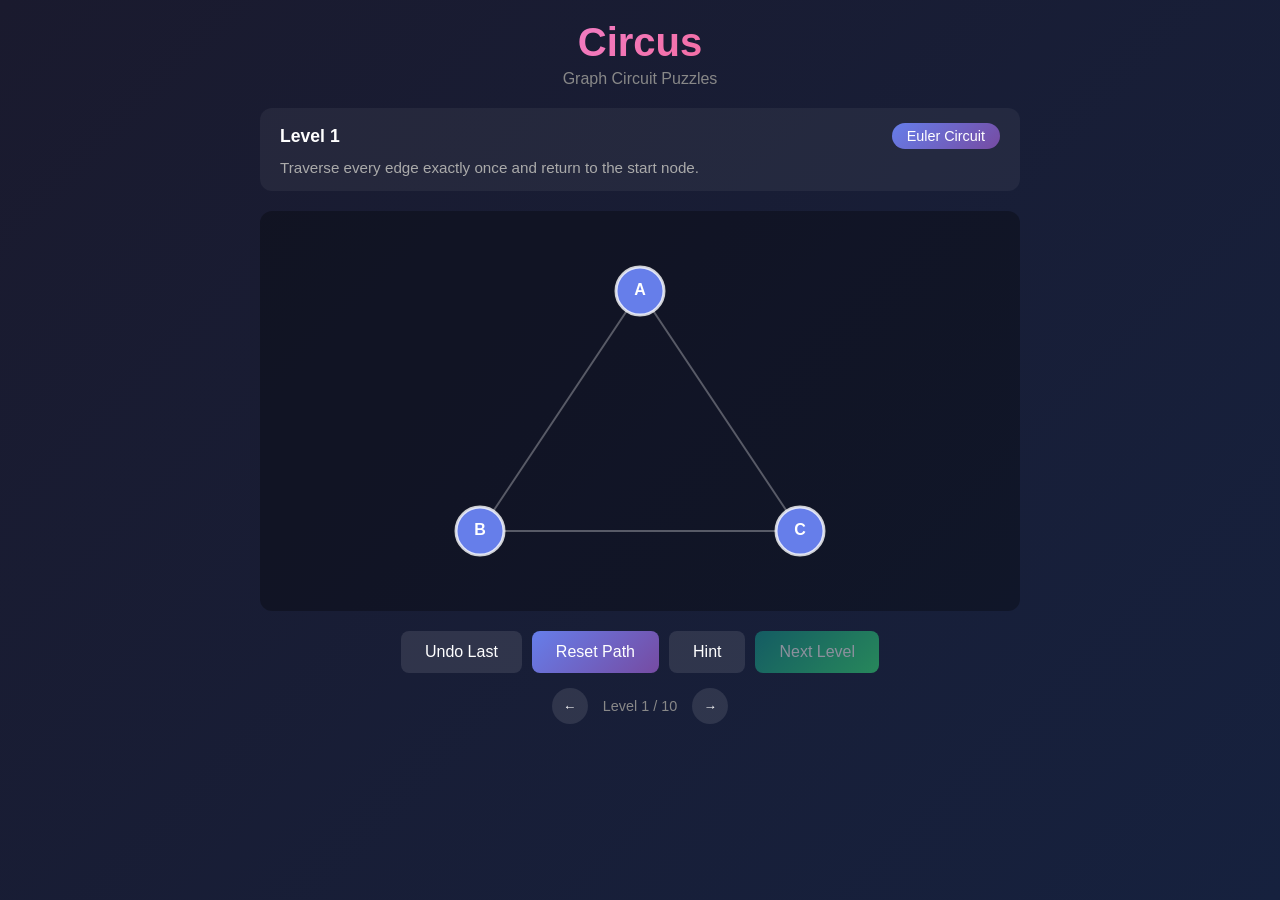
==== circus-standalone.html @ 8cebd049 "Add standalone single-file version Bundles all CSS and JS inline so the game can be played by openin" ====
<!DOCTYPE html>
<html lang="en">
<head>
    <meta charset="UTF-8">
    <meta name="viewport" content="width=device-width, initial-scale=1.0">
    <title>Circus - Graph Circuit Puzzles</title>
    <style>
* {
    margin: 0;
    padding: 0;
    box-sizing: border-box;
}

body {
    font-family: -apple-system, BlinkMacSystemFont, 'Segoe UI', Roboto, Oxygen, Ubuntu, sans-serif;
    background: linear-gradient(135deg, #1a1a2e 0%, #16213e 100%);
    min-height: 100vh;
    color: #fff;
}

.container {
    max-width: 800px;
    margin: 0 auto;
    padding: 20px;
}

header {
    text-align: center;
    margin-bottom: 20px;
}

header h1 {
    font-size: 2.5rem;
    font-weight: 700;
    background: linear-gradient(135deg, #f093fb 0%, #f5576c 100%);
    -webkit-background-clip: text;
    -webkit-text-fill-color: transparent;
    background-clip: text;
}

.subtitle {
    color: #888;
    font-size: 1rem;
    margin-top: 5px;
}

.game-info {
    background: rgba(255, 255, 255, 0.05);
    border-radius: 12px;
    padding: 15px 20px;
    margin-bottom: 20px;
}

.level-info {
    display: flex;
    justify-content: space-between;
    align-items: center;
    margin-bottom: 10px;
}

.level-label {
    font-size: 1.1rem;
    font-weight: 600;
}

.circuit-type {
    background: linear-gradient(135deg, #667eea 0%, #764ba2 100%);
    padding: 5px 15px;
    border-radius: 20px;
    font-size: 0.9rem;
    font-weight: 500;
}

.circuit-type.hamilton {
    background: linear-gradient(135deg, #f093fb 0%, #f5576c 100%);
}

.instructions {
    color: #aaa;
    font-size: 0.95rem;
}

.canvas-container {
    background: rgba(0, 0, 0, 0.3);
    border-radius: 12px;
    overflow: hidden;
    margin-bottom: 20px;
}

#game-canvas {
    display: block;
    width: 100%;
    height: 400px;
    cursor: pointer;
}

.controls {
    display: flex;
    gap: 10px;
    justify-content: center;
    margin-bottom: 15px;
}

.btn {
    background: linear-gradient(135deg, #667eea 0%, #764ba2 100%);
    border: none;
    color: #fff;
    padding: 12px 24px;
    border-radius: 8px;
    font-size: 1rem;
    font-weight: 500;
    cursor: pointer;
    transition: transform 0.2s, opacity 0.2s;
}

.btn:hover {
    transform: translateY(-2px);
}

.btn:active {
    transform: translateY(0);
}

.btn:disabled {
    opacity: 0.5;
    cursor: not-allowed;
    transform: none;
}

.btn-secondary {
    background: rgba(255, 255, 255, 0.1);
}

.btn-success {
    background: linear-gradient(135deg, #11998e 0%, #38ef7d 100%);
}

.level-select {
    display: flex;
    justify-content: center;
    align-items: center;
    gap: 15px;
    color: #888;
    font-size: 0.9rem;
}

.btn-small {
    background: rgba(255, 255, 255, 0.1);
    border: none;
    color: #fff;
    width: 36px;
    height: 36px;
    border-radius: 50%;
    cursor: pointer;
    transition: background 0.2s;
}

.btn-small:hover {
    background: rgba(255, 255, 255, 0.2);
}

.message {
    text-align: center;
    padding: 15px;
    border-radius: 8px;
    margin-top: 15px;
    font-weight: 500;
    opacity: 0;
    transition: opacity 0.3s;
}

.message.show {
    opacity: 1;
}

.message.success {
    background: rgba(56, 239, 125, 0.2);
    color: #38ef7d;
}

.message.error {
    background: rgba(245, 87, 108, 0.2);
    color: #f5576c;
}

.message.hint {
    background: rgba(102, 126, 234, 0.2);
    color: #667eea;
}

@media (max-width: 600px) {
    .container {
        padding: 15px;
    }

    header h1 {
        font-size: 2rem;
    }

    #game-canvas {
        height: 300px;
    }

    .controls {
        flex-wrap: wrap;
    }

    .btn {
        padding: 10px 20px;
        font-size: 0.9rem;
    }
}
    </style>
</head>
<body>
    <div class="container">
        <header>
            <h1>Circus</h1>
            <p class="subtitle">Graph Circuit Puzzles</p>
        </header>

        <div class="game-info">
            <div class="level-info">
                <span class="level-label">Level <span id="level-num">1</span></span>
                <span class="circuit-type" id="circuit-type">Euler Circuit</span>
            </div>
            <p class="instructions" id="instructions">Traverse every edge exactly once and return to the start node.</p>
        </div>

        <div class="canvas-container">
            <canvas id="game-canvas"></canvas>
        </div>

        <div class="controls">
            <button id="undo-btn" class="btn btn-secondary">Undo Last</button>
            <button id="reset-btn" class="btn">Reset Path</button>
            <button id="hint-btn" class="btn btn-secondary">Hint</button>
            <button id="next-btn" class="btn btn-success" disabled>Next Level</button>
        </div>

        <div class="level-select">
            <button id="prev-level" class="btn-small">&larr;</button>
            <span>Level <span id="level-display">1</span> / <span id="total-levels">1</span></span>
            <button id="next-level" class="btn-small">&rarr;</button>
        </div>

        <div id="message" class="message"></div>
    </div>

    <script>
// ============ GRAPH ============
class Graph {
    constructor() {
        this.nodes = new Map();
        this.edges = [];
        this.adjacency = new Map();
    }

    addNode(id, x, y, label = null) {
        this.nodes.set(id, { x, y, label: label || id.toString() });
        if (!this.adjacency.has(id)) {
            this.adjacency.set(id, new Set());
        }
        return this;
    }

    addEdge(from, to) {
        this.edges.push({ from, to });
        this.adjacency.get(from).add(to);
        this.adjacency.get(to).add(from);
        return this;
    }

    getNeighbors(nodeId) {
        return this.adjacency.get(nodeId) || new Set();
    }

    getDegree(nodeId) {
        return this.getNeighbors(nodeId).size;
    }

    getNodeCount() {
        return this.nodes.size;
    }

    getEdgeCount() {
        return this.edges.length;
    }

    hasEulerCircuit() {
        if (!this.isConnected()) return false;
        for (const [nodeId] of this.nodes) {
            if (this.getDegree(nodeId) % 2 !== 0) {
                return false;
            }
        }
        return true;
    }

    isConnected() {
        if (this.nodes.size === 0) return true;
        const visited = new Set();
        const queue = [this.nodes.keys().next().value];
        while (queue.length > 0) {
            const current = queue.shift();
            if (visited.has(current)) continue;
            visited.add(current);
            for (const neighbor of this.getNeighbors(current)) {
                if (!visited.has(neighbor)) {
                    queue.push(neighbor);
                }
            }
        }
        return visited.size === this.nodes.size;
    }

    isValidEulerCircuit(path) {
        if (path.length !== this.edges.length + 1) return false;
        if (path[0] !== path[path.length - 1]) return false;
        const edgeUsage = new Map();
        for (const edge of this.edges) {
            const key = this.edgeKey(edge.from, edge.to);
            edgeUsage.set(key, (edgeUsage.get(key) || 0) + 1);
        }
        for (let i = 0; i < path.length - 1; i++) {
            const key = this.edgeKey(path[i], path[i + 1]);
            const count = edgeUsage.get(key) || 0;
            if (count <= 0) return false;
            edgeUsage.set(key, count - 1);
        }
        for (const count of edgeUsage.values()) {
            if (count !== 0) return false;
        }
        return true;
    }

    isValidHamiltonCircuit(path) {
        if (path.length !== this.nodes.size + 1) return false;
        if (path[0] !== path[path.length - 1]) return false;
        const visited = new Set();
        for (let i = 0; i < path.length - 1; i++) {
            if (visited.has(path[i])) return false;
            visited.add(path[i]);
        }
        if (visited.size !== this.nodes.size) return false;
        for (let i = 0; i < path.length - 1; i++) {
            if (!this.getNeighbors(path[i]).has(path[i + 1])) {
                return false;
            }
        }
        return true;
    }

    edgeKey(a, b) {
        return a < b ? `${a}-${b}` : `${b}-${a}`;
    }

    hasEdge(from, to) {
        return this.getNeighbors(from).has(to);
    }

    getEdgesFrom(nodeId) {
        return this.edges.filter(e => e.from === nodeId || e.to === nodeId);
    }
}

function createGraphFromLevel(level) {
    const graph = new Graph();
    for (const node of level.nodes) {
        graph.addNode(node.id, node.x, node.y, node.label);
    }
    for (const edge of level.edges) {
        graph.addEdge(edge[0], edge[1]);
    }
    return graph;
}

// ============ LEVELS ============
const levels = [
    {
        id: 1, name: "Triangle", type: "euler",
        description: "A simple triangle - the easiest Euler circuit.",
        nodes: [
            { id: 0, x: 2, y: 0, label: "A" },
            { id: 1, x: 0, y: 3, label: "B" },
            { id: 2, x: 4, y: 3, label: "C" }
        ],
        edges: [[0, 1], [1, 2], [2, 0]]
    },
    {
        id: 2, name: "Square", type: "euler",
        description: "A square has 4 vertices of degree 2.",
        nodes: [
            { id: 0, x: 0, y: 0, label: "A" },
            { id: 1, x: 3, y: 0, label: "B" },
            { id: 2, x: 3, y: 3, label: "C" },
            { id: 3, x: 0, y: 3, label: "D" }
        ],
        edges: [[0, 1], [1, 2], [2, 3], [3, 0]]
    },
    {
        id: 3, name: "Bowtie", type: "euler",
        description: "Two triangles sharing a vertex. The center has degree 4.",
        nodes: [
            { id: 0, x: 0, y: 1, label: "A" },
            { id: 1, x: 0, y: 3, label: "B" },
            { id: 2, x: 2, y: 2, label: "C" },
            { id: 3, x: 4, y: 1, label: "D" },
            { id: 4, x: 4, y: 3, label: "E" }
        ],
        edges: [[0, 1], [1, 2], [2, 0], [2, 3], [3, 4], [4, 2]]
    },
    {
        id: 4, name: "Crystal", type: "euler",
        description: "A triangular prism with face diagonals. All vertices have degree 4.",
        nodes: [
            { id: 0, x: 1, y: 0, label: "A" },
            { id: 1, x: 3, y: 0, label: "B" },
            { id: 2, x: 2, y: 1.5, label: "C" },
            { id: 3, x: 1, y: 3.5, label: "D" },
            { id: 4, x: 3, y: 3.5, label: "E" },
            { id: 5, x: 2, y: 2, label: "F" }
        ],
        edges: [[0, 1], [1, 2], [2, 0], [3, 4], [4, 5], [5, 3], [0, 3], [1, 4], [2, 5], [0, 4], [1, 5], [2, 3]]
    },
    {
        id: 5, name: "Complete K5", type: "euler",
        description: "Complete graph on 5 vertices. Every vertex has degree 4.",
        nodes: [
            { id: 0, x: 2, y: 0, label: "A" },
            { id: 1, x: 4, y: 1.5, label: "B" },
            { id: 2, x: 3.2, y: 3.5, label: "C" },
            { id: 3, x: 0.8, y: 3.5, label: "D" },
            { id: 4, x: 0, y: 1.5, label: "E" }
        ],
        edges: [[0, 1], [0, 2], [0, 3], [0, 4], [1, 2], [1, 3], [1, 4], [2, 3], [2, 4], [3, 4]]
    },
    {
        id: 6, name: "Simple Square", type: "hamilton",
        description: "Visit every vertex exactly once and return home.",
        nodes: [
            { id: 0, x: 0, y: 0, label: "A" },
            { id: 1, x: 3, y: 0, label: "B" },
            { id: 2, x: 3, y: 3, label: "C" },
            { id: 3, x: 0, y: 3, label: "D" }
        ],
        edges: [[0, 1], [1, 2], [2, 3], [3, 0]]
    },
    {
        id: 7, name: "Pentagon", type: "hamilton",
        description: "A 5-vertex cycle - find the Hamilton circuit.",
        nodes: [
            { id: 0, x: 2, y: 0, label: "A" },
            { id: 1, x: 4, y: 1.5, label: "B" },
            { id: 2, x: 3.2, y: 3.5, label: "C" },
            { id: 3, x: 0.8, y: 3.5, label: "D" },
            { id: 4, x: 0, y: 1.5, label: "E" }
        ],
        edges: [[0, 1], [1, 2], [2, 3], [3, 4], [4, 0]]
    },
    {
        id: 8, name: "Petersen's Challenge", type: "hamilton",
        description: "A graph with extra edges. Find the right path!",
        nodes: [
            { id: 0, x: 0, y: 0, label: "A" },
            { id: 1, x: 3, y: 0, label: "B" },
            { id: 2, x: 4, y: 2, label: "C" },
            { id: 3, x: 1.5, y: 4, label: "D" },
            { id: 4, x: -1, y: 2, label: "E" }
        ],
        edges: [[0, 1], [1, 2], [2, 3], [3, 4], [4, 0], [0, 2], [1, 3]]
    },
    {
        id: 9, name: "Hexagon Plus", type: "hamilton",
        description: "Six vertices with some diagonals. Multiple solutions exist!",
        nodes: [
            { id: 0, x: 1, y: 0, label: "A" },
            { id: 1, x: 3, y: 0, label: "B" },
            { id: 2, x: 4, y: 1.7, label: "C" },
            { id: 3, x: 3, y: 3.4, label: "D" },
            { id: 4, x: 1, y: 3.4, label: "E" },
            { id: 5, x: 0, y: 1.7, label: "F" }
        ],
        edges: [[0, 1], [1, 2], [2, 3], [3, 4], [4, 5], [5, 0], [0, 3], [1, 4], [2, 5]]
    },
    {
        id: 10, name: "The Cube", type: "hamilton",
        description: "Vertices and edges of a cube. Find the Hamilton circuit.",
        nodes: [
            { id: 0, x: 0, y: 1, label: "A" },
            { id: 1, x: 3, y: 1, label: "B" },
            { id: 2, x: 3, y: 3.5, label: "C" },
            { id: 3, x: 0, y: 3.5, label: "D" },
            { id: 4, x: 1, y: 0, label: "E" },
            { id: 5, x: 4, y: 0, label: "F" },
            { id: 6, x: 4, y: 2.5, label: "G" },
            { id: 7, x: 1, y: 2.5, label: "H" }
        ],
        edges: [[0, 1], [1, 2], [2, 3], [3, 0], [4, 5], [5, 6], [6, 7], [7, 4], [0, 4], [1, 5], [2, 6], [3, 7]]
    }
];

function getLevelById(id) {
    return levels.find(l => l.id === id);
}

function getNextLevel(currentId) {
    const idx = levels.findIndex(l => l.id === currentId);
    if (idx >= 0 && idx < levels.length - 1) {
        return levels[idx + 1];
    }
    return null;
}

function getPrevLevel(currentId) {
    const idx = levels.findIndex(l => l.id === currentId);
    if (idx > 0) {
        return levels[idx - 1];
    }
    return null;
}

// ============ RENDERER ============
class Renderer {
    constructor(canvas) {
        this.canvas = canvas;
        this.ctx = canvas.getContext('2d');
        this.scale = 1;
        this.offsetX = 0;
        this.offsetY = 0;
        this.nodeRadius = 24;
        this.colors = {
            node: '#667eea',
            nodeStroke: '#764ba2',
            nodeHover: '#f093fb',
            nodeStart: '#38ef7d',
            nodeCurrent: '#f5576c',
            edge: 'rgba(255, 255, 255, 0.3)',
            edgeUsed: '#667eea',
            edgeHover: 'rgba(255, 255, 255, 0.5)',
            pathLine: '#f5576c',
            text: '#fff'
        };
        this.resize();
        window.addEventListener('resize', () => this.resize());
    }

    resize() {
        const rect = this.canvas.getBoundingClientRect();
        const dpr = window.devicePixelRatio || 1;
        this.canvas.width = rect.width * dpr;
        this.canvas.height = rect.height * dpr;
        this.ctx.scale(dpr, dpr);
        this.width = rect.width;
        this.height = rect.height;
    }

    render(graph, gameState) {
        this.ctx.clearRect(0, 0, this.width, this.height);
        if (!graph) return;
        this.calculateTransform(graph);
        this.drawEdges(graph, gameState);
        this.drawPath(graph, gameState);
        this.drawNodes(graph, gameState);
    }

    calculateTransform(graph) {
        if (graph.nodes.size === 0) return;
        let minX = Infinity, maxX = -Infinity;
        let minY = Infinity, maxY = -Infinity;
        for (const [, node] of graph.nodes) {
            minX = Math.min(minX, node.x);
            maxX = Math.max(maxX, node.x);
            minY = Math.min(minY, node.y);
            maxY = Math.max(maxY, node.y);
        }
        const padding = 60;
        const graphWidth = maxX - minX || 1;
        const graphHeight = maxY - minY || 1;
        const scaleX = (this.width - padding * 2) / graphWidth;
        const scaleY = (this.height - padding * 2) / graphHeight;
        this.scale = Math.min(scaleX, scaleY, 80);
        this.offsetX = (this.width - graphWidth * this.scale) / 2 - minX * this.scale;
        this.offsetY = (this.height - graphHeight * this.scale) / 2 - minY * this.scale;
    }

    transformPoint(x, y) {
        return {
            x: x * this.scale + this.offsetX,
            y: y * this.scale + this.offsetY
        };
    }

    drawEdges(graph, gameState) {
        const ctx = this.ctx;
        for (const edge of graph.edges) {
            const fromNode = graph.nodes.get(edge.from);
            const toNode = graph.nodes.get(edge.to);
            const from = this.transformPoint(fromNode.x, fromNode.y);
            const to = this.transformPoint(toNode.x, toNode.y);
            const edgeKey = graph.edgeKey(edge.from, edge.to);
            const usedCount = gameState.usedEdges.get(edgeKey) || 0;
            const isHovered = gameState.hoveredEdge === edgeKey;
            ctx.beginPath();
            ctx.moveTo(from.x, from.y);
            ctx.lineTo(to.x, to.y);
            if (usedCount > 0) {
                ctx.strokeStyle = this.colors.edgeUsed;
                ctx.lineWidth = 4;
            } else if (isHovered) {
                ctx.strokeStyle = this.colors.edgeHover;
                ctx.lineWidth = 3;
            } else {
                ctx.strokeStyle = this.colors.edge;
                ctx.lineWidth = 2;
            }
            ctx.stroke();
        }
    }

    drawPath(graph, gameState) {
        if (gameState.path.length < 2) return;
        const ctx = this.ctx;
        ctx.beginPath();
        ctx.strokeStyle = this.colors.pathLine;
        ctx.lineWidth = 3;
        ctx.lineCap = 'round';
        ctx.lineJoin = 'round';
        const firstNode = graph.nodes.get(gameState.path[0]);
        const start = this.transformPoint(firstNode.x, firstNode.y);
        ctx.moveTo(start.x, start.y);
        for (let i = 1; i < gameState.path.length; i++) {
            const node = graph.nodes.get(gameState.path[i]);
            const point = this.transformPoint(node.x, node.y);
            ctx.lineTo(point.x, point.y);
        }
        ctx.stroke();
    }

    drawNodes(graph, gameState) {
        const ctx = this.ctx;
        for (const [nodeId, node] of graph.nodes) {
            const pos = this.transformPoint(node.x, node.y);
            const isStart = gameState.path.length > 0 && gameState.path[0] === nodeId;
            const isCurrent = gameState.path.length > 0 && gameState.path[gameState.path.length - 1] === nodeId;
            const isHovered = gameState.hoveredNode === nodeId;
            const isValidMove = gameState.validMoves.has(nodeId);
            ctx.beginPath();
            ctx.arc(pos.x, pos.y, this.nodeRadius, 0, Math.PI * 2);
            if (isStart && isCurrent && gameState.path.length > 1) {
                ctx.fillStyle = '#38ef7d';
            } else if (isCurrent) {
                ctx.fillStyle = this.colors.nodeCurrent;
            } else if (isStart) {
                ctx.fillStyle = this.colors.nodeStart;
            } else if (isHovered && isValidMove) {
                ctx.fillStyle = this.colors.nodeHover;
            } else {
                ctx.fillStyle = this.colors.node;
            }
            ctx.fill();
            ctx.strokeStyle = isValidMove && !isCurrent ? 'rgba(255,255,255,0.8)' : this.colors.nodeStroke;
            ctx.lineWidth = isValidMove && !isCurrent ? 3 : 2;
            ctx.stroke();
            ctx.fillStyle = this.colors.text;
            ctx.font = 'bold 16px sans-serif';
            ctx.textAlign = 'center';
            ctx.textBaseline = 'middle';
            ctx.fillText(node.label, pos.x, pos.y);
        }
    }

    getNodeAt(screenX, screenY, graph) {
        for (const [nodeId, node] of graph.nodes) {
            const pos = this.transformPoint(node.x, node.y);
            const dx = screenX - pos.x;
            const dy = screenY - pos.y;
            const distance = Math.sqrt(dx * dx + dy * dy);
            if (distance <= this.nodeRadius + 5) {
                return nodeId;
            }
        }
        return null;
    }
}

// ============ GAME ============
class Game {
    constructor() {
        this.graph = null;
        this.level = null;
        this.state = this.createInitialState();
        this.onStateChange = null;
        this.onWin = null;
    }

    createInitialState() {
        return {
            path: [],
            usedEdges: new Map(),
            validMoves: new Set(),
            hoveredNode: null,
            hoveredEdge: null,
            isComplete: false,
            isWon: false
        };
    }

    loadLevel(level, graph) {
        this.level = level;
        this.graph = graph;
        this.reset();
    }

    reset() {
        this.state = this.createInitialState();
        for (const [nodeId] of this.graph.nodes) {
            this.state.validMoves.add(nodeId);
        }
        this.notifyStateChange();
    }

    selectNode(nodeId) {
        if (this.state.isWon) return false;
        if (this.state.path.length === 0) {
            this.state.path.push(nodeId);
            this.updateValidMoves();
            this.notifyStateChange();
            return true;
        }
        if (!this.state.validMoves.has(nodeId)) {
            return false;
        }
        const currentNode = this.state.path[this.state.path.length - 1];
        this.state.path.push(nodeId);
        const edgeKey = this.graph.edgeKey(currentNode, nodeId);
        const currentCount = this.state.usedEdges.get(edgeKey) || 0;
        this.state.usedEdges.set(edgeKey, currentCount + 1);
        this.checkWinCondition();
        this.updateValidMoves();
        this.notifyStateChange();
        return true;
    }

    undoMove() {
        if (this.state.path.length <= 1) {
            this.reset();
            return;
        }
        const removedNode = this.state.path.pop();
        const currentNode = this.state.path[this.state.path.length - 1];
        const edgeKey = this.graph.edgeKey(currentNode, removedNode);
        const currentCount = this.state.usedEdges.get(edgeKey) || 0;
        if (currentCount <= 1) {
            this.state.usedEdges.delete(edgeKey);
        } else {
            this.state.usedEdges.set(edgeKey, currentCount - 1);
        }
        this.state.isWon = false;
        this.state.isComplete = false;
        this.updateValidMoves();
        this.notifyStateChange();
    }

    updateValidMoves() {
        this.state.validMoves.clear();
        if (this.state.path.length === 0) {
            for (const [nodeId] of this.graph.nodes) {
                this.state.validMoves.add(nodeId);
            }
            return;
        }
        const currentNode = this.state.path[this.state.path.length - 1];
        const neighbors = this.graph.getNeighbors(currentNode);
        for (const neighbor of neighbors) {
            if (this.canTraverseEdge(currentNode, neighbor)) {
                this.state.validMoves.add(neighbor);
            }
        }
    }

    canTraverseEdge(from, to) {
        const edgeKey = this.graph.edgeKey(from, to);
        const usedCount = this.state.usedEdges.get(edgeKey) || 0;
        let totalCount = 0;
        for (const edge of this.graph.edges) {
            if (this.graph.edgeKey(edge.from, edge.to) === edgeKey) {
                totalCount++;
            }
        }
        if (this.level.type === 'euler') {
            return usedCount < totalCount;
        } else {
            const startNode = this.state.path[0];
            const visitedNodes = new Set(this.state.path);
            if (to === startNode && visitedNodes.size === this.graph.nodes.size) {
                return true;
            }
            return !visitedNodes.has(to);
        }
    }

    checkWinCondition() {
        if (this.state.path.length < 2) return;
        const startNode = this.state.path[0];
        const currentNode = this.state.path[this.state.path.length - 1];
        if (currentNode !== startNode) return;
        let isValid = false;
        if (this.level.type === 'euler') {
            isValid = this.graph.isValidEulerCircuit(this.state.path);
        } else if (this.level.type === 'hamilton') {
            isValid = this.graph.isValidHamiltonCircuit(this.state.path);
        }
        if (isValid) {
            this.state.isComplete = true;
            this.state.isWon = true;
            this.state.validMoves.clear();
            if (this.onWin) {
                this.onWin();
            }
        }
    }

    getHint() {
        if (this.state.path.length === 0) {
            return "Click any node to start your path.";
        }
        if (this.state.validMoves.size === 0) {
            return "No valid moves! Try resetting and taking a different path.";
        }
        if (this.level.type === 'euler') {
            const remainingEdges = this.getRemainingEdgeCount();
            if (remainingEdges === 1) {
                return "One edge left! Return to start to complete the circuit.";
            }
            return `You have ${remainingEdges} edges left to traverse. Try to avoid getting stuck!`;
        } else {
            const visitedCount = new Set(this.state.path).size;
            const totalNodes = this.graph.nodes.size;
            const remaining = totalNodes - visitedCount;
            if (remaining === 0) {
                return "All nodes visited! Return to start to complete the circuit.";
            }
            return `Visit ${remaining} more node${remaining > 1 ? 's' : ''}, then return to start.`;
        }
    }

    getRemainingEdgeCount() {
        let total = this.graph.edges.length;
        let used = 0;
        for (const count of this.state.usedEdges.values()) {
            used += count;
        }
        return total - used;
    }

    setHoveredNode(nodeId) {
        this.state.hoveredNode = nodeId;
        this.notifyStateChange();
    }

    notifyStateChange() {
        if (this.onStateChange) {
            this.onStateChange(this.state);
        }
    }
}

// ============ APP ============
class CircusApp {
    constructor() {
        this.canvas = document.getElementById('game-canvas');
        this.renderer = new Renderer(this.canvas);
        this.game = new Game();
        this.currentLevelId = 1;
        this.levelNumEl = document.getElementById('level-num');
        this.circuitTypeEl = document.getElementById('circuit-type');
        this.instructionsEl = document.getElementById('instructions');
        this.messageEl = document.getElementById('message');
        this.levelDisplayEl = document.getElementById('level-display');
        this.totalLevelsEl = document.getElementById('total-levels');
        this.nextBtn = document.getElementById('next-btn');
        this.hintBtn = document.getElementById('hint-btn');
        this.undoBtn = document.getElementById('undo-btn');
        this.setupEventListeners();
        this.loadLevel(this.currentLevelId);
    }

    setupEventListeners() {
        this.canvas.addEventListener('click', (e) => this.handleCanvasClick(e));
        this.canvas.addEventListener('mousemove', (e) => this.handleCanvasMouseMove(e));
        this.canvas.addEventListener('mouseleave', () => this.handleCanvasMouseLeave());
        this.canvas.addEventListener('touchstart', (e) => {
            e.preventDefault();
            const touch = e.touches[0];
            this.handleCanvasClick(touch);
        });
        this.undoBtn.addEventListener('click', () => this.undoMove());
        document.getElementById('reset-btn').addEventListener('click', () => this.resetLevel());
        this.hintBtn.addEventListener('click', () => this.showHint());
        this.nextBtn.addEventListener('click', () => this.goToNextLevel());
        document.getElementById('prev-level').addEventListener('click', () => this.goToPrevLevel());
        document.getElementById('next-level').addEventListener('click', () => this.goToNextLevel());
        this.game.onStateChange = () => this.render();
        this.game.onWin = () => this.handleWin();
        document.addEventListener('keydown', (e) => {
            if (e.key === 'r' || e.key === 'R') this.resetLevel();
            if (e.key === 'h' || e.key === 'H') this.showHint();
            if (e.key === 'z' && (e.ctrlKey || e.metaKey)) this.undoMove();
            if (e.key === 'ArrowRight') this.goToNextLevel();
            if (e.key === 'ArrowLeft') this.goToPrevLevel();
        });
    }

    loadLevel(levelId) {
        const level = getLevelById(levelId);
        if (!level) return;
        this.currentLevelId = levelId;
        const graph = createGraphFromLevel(level);
        this.game.loadLevel(level, graph);
        this.levelNumEl.textContent = level.id;
        this.levelDisplayEl.textContent = level.id;
        this.totalLevelsEl.textContent = levels.length;
        this.circuitTypeEl.textContent = level.type === 'euler' ? 'Euler Circuit' : 'Hamilton Circuit';
        this.circuitTypeEl.classList.toggle('hamilton', level.type === 'hamilton');
        this.instructionsEl.textContent = level.type === 'euler'
            ? 'Traverse every edge exactly once and return to the start node.'
            : 'Visit every vertex exactly once and return to the start node.';
        this.hideMessage();
        this.render();
    }

    handleCanvasClick(e) {
        const rect = this.canvas.getBoundingClientRect();
        const x = e.clientX - rect.left;
        const y = e.clientY - rect.top;
        const nodeId = this.renderer.getNodeAt(x, y, this.game.graph);
        if (nodeId !== null) {
            const success = this.game.selectNode(nodeId);
            if (!success && this.game.state.path.length > 0) {
                this.showMessage("Can't move there! Choose a highlighted node.", 'error');
            }
        }
    }

    handleCanvasMouseMove(e) {
        const rect = this.canvas.getBoundingClientRect();
        const x = e.clientX - rect.left;
        const y = e.clientY - rect.top;
        const nodeId = this.renderer.getNodeAt(x, y, this.game.graph);
        this.game.setHoveredNode(nodeId);
        this.canvas.style.cursor = nodeId !== null ? 'pointer' : 'default';
    }

    handleCanvasMouseLeave() {
        this.game.setHoveredNode(null);
    }

    handleWin() {
        const level = getLevelById(this.currentLevelId);
        this.showMessage(`Excellent! You completed the ${level.type === 'euler' ? 'Euler' : 'Hamilton'} circuit!`, 'success');
    }

    resetLevel() {
        this.game.reset();
        this.hideMessage();
    }

    undoMove() {
        this.game.undoMove();
        this.hideMessage();
    }

    showHint() {
        if (this.game.state.isWon) return;
        const hint = this.game.getHint();
        this.showMessage(hint, 'hint');
    }

    goToNextLevel() {
        const next = getNextLevel(this.currentLevelId);
        if (next) {
            this.loadLevel(next.id);
        } else {
            this.showMessage("You've completed all levels! More coming soon.", 'success');
        }
    }

    goToPrevLevel() {
        const prev = getPrevLevel(this.currentLevelId);
        if (prev) {
            this.loadLevel(prev.id);
        }
    }

    showMessage(text, type = 'info') {
        this.messageEl.textContent = text;
        this.messageEl.className = `message show ${type}`;
    }

    hideMessage() {
        this.messageEl.className = 'message';
    }

    render() {
        this.renderer.render(this.game.graph, this.game.state);
        this.updateButtonStates();
    }

    updateButtonStates() {
        this.hintBtn.disabled = this.game.state.isWon;
        this.nextBtn.disabled = !this.game.state.isWon;
    }
}

// Start the app
document.addEventListener('DOMContentLoaded', () => {
    window.app = new CircusApp();
});
    </script>
</body>
</html>
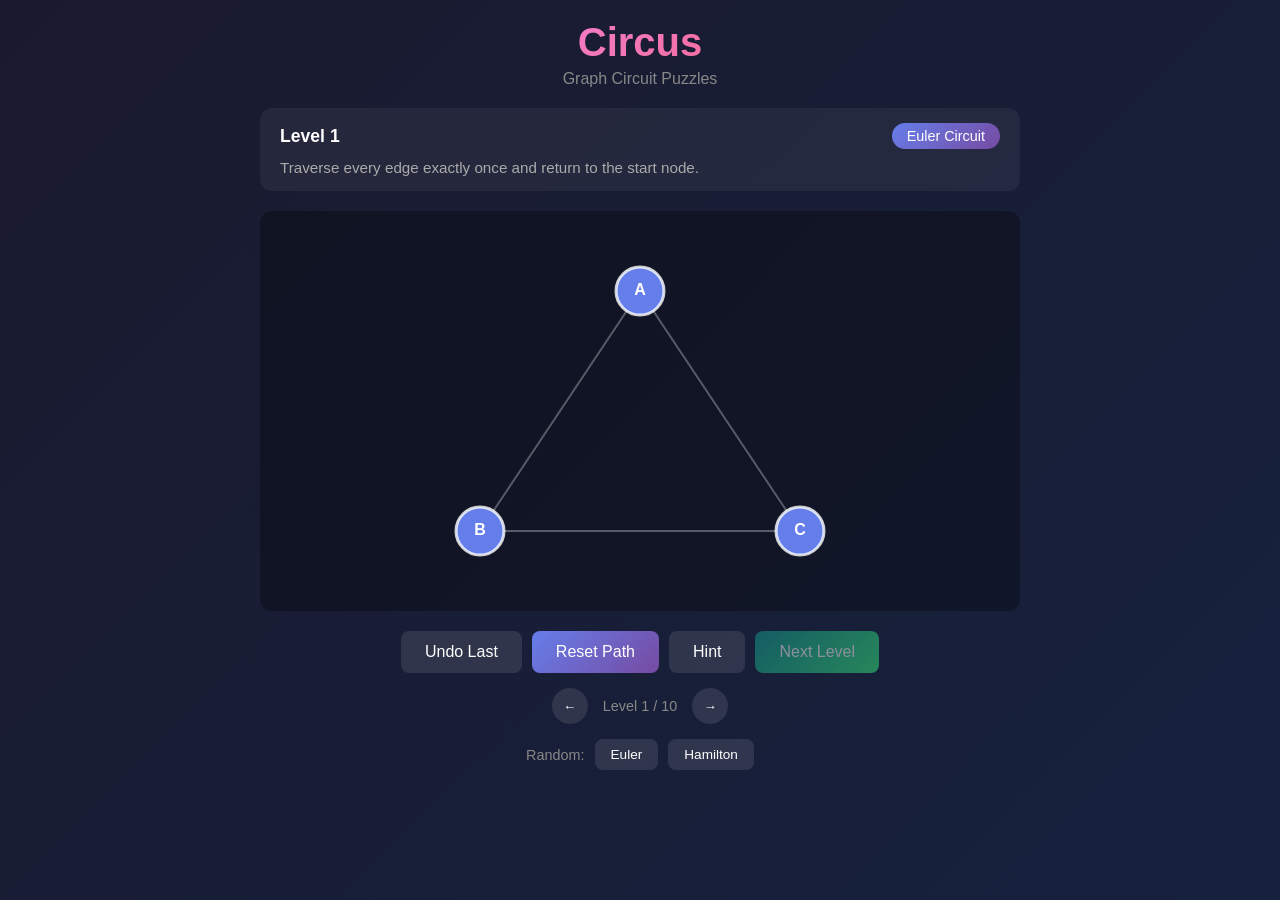
==== commit 3f2a67c6: "Add puzzle validator and random puzzle generator - Add validator.js: validates puzzles are solvable " ====
--- a/circus-standalone.html
+++ b/circus-standalone.html
@@ -159,6 +159,29 @@
     background: rgba(255, 255, 255, 0.2);
 }
 
+.random-controls {
+    display: flex;
+    justify-content: center;
+    align-items: center;
+    gap: 10px;
+    margin-top: 15px;
+}
+
+.random-label {
+    color: #888;
+    font-size: 0.9rem;
+}
+
+.btn-random {
+    background: rgba(255, 255, 255, 0.1);
+    padding: 8px 16px;
+    font-size: 0.85rem;
+}
+
+.btn-random:hover {
+    background: rgba(255, 255, 255, 0.2);
+}
+
 .message {
     text-align: center;
     padding: 15px;
@@ -188,6 +211,7 @@
     color: #667eea;
 }
 
+/* Responsive */
 @media (max-width: 600px) {
     .container {
         padding: 15px;
@@ -210,6 +234,7 @@
         font-size: 0.9rem;
     }
 }
+
     </style>
 </head>
 <body>
@@ -244,16 +269,26 @@
             <button id="next-level" class="btn-small">&rarr;</button>
         </div>
 
+        <div class="random-controls">
+            <span class="random-label">Random:</span>
+            <button id="random-euler-btn" class="btn btn-random">Euler</button>
+            <button id="random-hamilton-btn" class="btn btn-random">Hamilton</button>
+        </div>
+
         <div id="message" class="message"></div>
     </div>
 
     <script>
+
 // ============ GRAPH ============
+/**
+ * Graph data structure for circuit puzzles
+ */
 class Graph {
     constructor() {
-        this.nodes = new Map();
-        this.edges = [];
-        this.adjacency = new Map();
+        this.nodes = new Map(); // id -> {x, y, label}
+        this.edges = [];        // [{from, to}]
+        this.adjacency = new Map(); // id -> Set of neighbor ids
     }
 
     addNode(id, x, y, label = null) {
@@ -265,6 +300,7 @@
     }
 
     addEdge(from, to) {
+        // Undirected graph - add both directions
         this.edges.push({ from, to });
         this.adjacency.get(from).add(to);
         this.adjacency.get(to).add(from);
@@ -287,8 +323,13 @@
         return this.edges.length;
     }
 
+    /**
+     * Check if an Euler circuit exists.
+     * An Euler circuit exists iff the graph is connected and every vertex has even degree.
+     */
     hasEulerCircuit() {
         if (!this.isConnected()) return false;
+
         for (const [nodeId] of this.nodes) {
             if (this.getDegree(nodeId) % 2 !== 0) {
                 return false;
@@ -297,98 +338,198 @@
         return true;
     }
 
+    /**
+     * Check if a Hamilton circuit exists using backtracking.
+     * NP-complete problem - only feasible for small graphs (≤12 nodes).
+     * @param {number} maxNodes - Maximum nodes to attempt (default 12)
+     * @returns {boolean} true if a Hamilton circuit exists
+     */
+    hasHamiltonCircuit(maxNodes = 12) {
+        if (this.nodes.size === 0) return false;
+        if (this.nodes.size === 1) return true; // Single node trivially has a circuit
+        if (this.nodes.size > maxNodes) {
+            console.warn(`Graph has ${this.nodes.size} nodes, exceeding limit of ${maxNodes}. Skipping Hamilton check.`);
+            return false;
+        }
+
+        const nodeIds = Array.from(this.nodes.keys());
+        const startNode = nodeIds[0];
+        const visited = new Set([startNode]);
+
+        const backtrack = (current, visited) => {
+            // If we've visited all nodes, check if we can return to start
+            if (visited.size === this.nodes.size) {
+                return this.hasEdge(current, startNode);
+            }
+
+            // Try each unvisited neighbor
+            for (const neighbor of this.getNeighbors(current)) {
+                if (!visited.has(neighbor)) {
+                    visited.add(neighbor);
+                    if (backtrack(neighbor, visited)) {
+                        return true;
+                    }
+                    visited.delete(neighbor);
+                }
+            }
+
+            return false;
+        };
+
+        return backtrack(startNode, visited);
+    }
+
+    /**
+     * Check if graph is connected using BFS
+     */
     isConnected() {
         if (this.nodes.size === 0) return true;
+
         const visited = new Set();
         const queue = [this.nodes.keys().next().value];
+
         while (queue.length > 0) {
             const current = queue.shift();
             if (visited.has(current)) continue;
             visited.add(current);
+
             for (const neighbor of this.getNeighbors(current)) {
                 if (!visited.has(neighbor)) {
                     queue.push(neighbor);
                 }
             }
         }
+
         return visited.size === this.nodes.size;
     }
 
+    /**
+     * Validate if a path is a valid Euler circuit
+     */
     isValidEulerCircuit(path) {
         if (path.length !== this.edges.length + 1) return false;
         if (path[0] !== path[path.length - 1]) return false;
+
+        // Track edge usage
         const edgeUsage = new Map();
         for (const edge of this.edges) {
             const key = this.edgeKey(edge.from, edge.to);
             edgeUsage.set(key, (edgeUsage.get(key) || 0) + 1);
         }
+
+        // Check each step uses a valid edge exactly once
         for (let i = 0; i < path.length - 1; i++) {
             const key = this.edgeKey(path[i], path[i + 1]);
             const count = edgeUsage.get(key) || 0;
             if (count <= 0) return false;
             edgeUsage.set(key, count - 1);
         }
+
+        // All edges should be used
         for (const count of edgeUsage.values()) {
             if (count !== 0) return false;
         }
+
         return true;
     }
 
+    /**
+     * Validate if a path is a valid Hamilton circuit
+     */
     isValidHamiltonCircuit(path) {
         if (path.length !== this.nodes.size + 1) return false;
         if (path[0] !== path[path.length - 1]) return false;
+
+        // Check all nodes visited exactly once (except start/end)
         const visited = new Set();
         for (let i = 0; i < path.length - 1; i++) {
             if (visited.has(path[i])) return false;
             visited.add(path[i]);
         }
+
         if (visited.size !== this.nodes.size) return false;
+
+        // Check all edges in path are valid
         for (let i = 0; i < path.length - 1; i++) {
             if (!this.getNeighbors(path[i]).has(path[i + 1])) {
                 return false;
             }
         }
+
         return true;
     }
 
+    /**
+     * Create a unique key for an edge (order-independent)
+     */
     edgeKey(a, b) {
         return a < b ? `${a}-${b}` : `${b}-${a}`;
     }
 
+    /**
+     * Check if two nodes are connected by an edge
+     */
     hasEdge(from, to) {
         return this.getNeighbors(from).has(to);
     }
 
+    /**
+     * Get all edges from a node
+     */
     getEdgesFrom(nodeId) {
         return this.edges.filter(e => e.from === nodeId || e.to === nodeId);
     }
 }
 
+/**
+ * Create a graph from a level definition
+ */
 function createGraphFromLevel(level) {
     const graph = new Graph();
+
     for (const node of level.nodes) {
         graph.addNode(node.id, node.x, node.y, node.label);
     }
+
     for (const edge of level.edges) {
         graph.addEdge(edge[0], edge[1]);
     }
+
     return graph;
 }
 
 // ============ LEVELS ============
+/**
+ * Level definitions for circuit puzzles
+ *
+ * Each level has:
+ * - id: unique identifier
+ * - name: display name
+ * - type: 'euler' or 'hamilton'
+ * - nodes: array of {id, x, y, label?}
+ * - edges: array of [fromId, toId]
+ */
+
 const levels = [
+    // === EULER CIRCUITS ===
     {
-        id: 1, name: "Triangle", type: "euler",
+        id: 1,
+        name: "Triangle",
+        type: "euler",
         description: "A simple triangle - the easiest Euler circuit.",
         nodes: [
             { id: 0, x: 2, y: 0, label: "A" },
             { id: 1, x: 0, y: 3, label: "B" },
             { id: 2, x: 4, y: 3, label: "C" }
         ],
-        edges: [[0, 1], [1, 2], [2, 0]]
+        edges: [
+            [0, 1], [1, 2], [2, 0]
+        ]
     },
     {
-        id: 2, name: "Square", type: "euler",
+        id: 2,
+        name: "Square",
+        type: "euler",
         description: "A square has 4 vertices of degree 2.",
         nodes: [
             { id: 0, x: 0, y: 0, label: "A" },
@@ -396,10 +537,14 @@
             { id: 2, x: 3, y: 3, label: "C" },
             { id: 3, x: 0, y: 3, label: "D" }
         ],
-        edges: [[0, 1], [1, 2], [2, 3], [3, 0]]
+        edges: [
+            [0, 1], [1, 2], [2, 3], [3, 0]
+        ]
     },
     {
-        id: 3, name: "Bowtie", type: "euler",
+        id: 3,
+        name: "Bowtie",
+        type: "euler",
         description: "Two triangles sharing a vertex. The center has degree 4.",
         nodes: [
             { id: 0, x: 0, y: 1, label: "A" },
@@ -408,10 +553,15 @@
             { id: 3, x: 4, y: 1, label: "D" },
             { id: 4, x: 4, y: 3, label: "E" }
         ],
-        edges: [[0, 1], [1, 2], [2, 0], [2, 3], [3, 4], [4, 2]]
+        edges: [
+            [0, 1], [1, 2], [2, 0],
+            [2, 3], [3, 4], [4, 2]
+        ]
     },
     {
-        id: 4, name: "Crystal", type: "euler",
+        id: 4,
+        name: "Crystal",
+        type: "euler",
         description: "A triangular prism with face diagonals. All vertices have degree 4.",
         nodes: [
             { id: 0, x: 1, y: 0, label: "A" },
@@ -421,10 +571,21 @@
             { id: 4, x: 3, y: 3.5, label: "E" },
             { id: 5, x: 2, y: 2, label: "F" }
         ],
-        edges: [[0, 1], [1, 2], [2, 0], [3, 4], [4, 5], [5, 3], [0, 3], [1, 4], [2, 5], [0, 4], [1, 5], [2, 3]]
+        edges: [
+            // Top triangle
+            [0, 1], [1, 2], [2, 0],
+            // Bottom triangle
+            [3, 4], [4, 5], [5, 3],
+            // Vertical edges
+            [0, 3], [1, 4], [2, 5],
+            // Face diagonals (to make all degrees 4)
+            [0, 4], [1, 5], [2, 3]
+        ]
     },
     {
-        id: 5, name: "Complete K5", type: "euler",
+        id: 5,
+        name: "Complete K5",
+        type: "euler",
         description: "Complete graph on 5 vertices. Every vertex has degree 4.",
         nodes: [
             { id: 0, x: 2, y: 0, label: "A" },
@@ -433,10 +594,19 @@
             { id: 3, x: 0.8, y: 3.5, label: "D" },
             { id: 4, x: 0, y: 1.5, label: "E" }
         ],
-        edges: [[0, 1], [0, 2], [0, 3], [0, 4], [1, 2], [1, 3], [1, 4], [2, 3], [2, 4], [3, 4]]
+        edges: [
+            [0, 1], [0, 2], [0, 3], [0, 4],
+            [1, 2], [1, 3], [1, 4],
+            [2, 3], [2, 4],
+            [3, 4]
+        ]
     },
+
+    // === HAMILTON CIRCUITS ===
     {
-        id: 6, name: "Simple Square", type: "hamilton",
+        id: 6,
+        name: "Simple Square",
+        type: "hamilton",
         description: "Visit every vertex exactly once and return home.",
         nodes: [
             { id: 0, x: 0, y: 0, label: "A" },
@@ -444,10 +614,14 @@
             { id: 2, x: 3, y: 3, label: "C" },
             { id: 3, x: 0, y: 3, label: "D" }
         ],
-        edges: [[0, 1], [1, 2], [2, 3], [3, 0]]
+        edges: [
+            [0, 1], [1, 2], [2, 3], [3, 0]
+        ]
     },
     {
-        id: 7, name: "Pentagon", type: "hamilton",
+        id: 7,
+        name: "Pentagon",
+        type: "hamilton",
         description: "A 5-vertex cycle - find the Hamilton circuit.",
         nodes: [
             { id: 0, x: 2, y: 0, label: "A" },
@@ -456,10 +630,14 @@
             { id: 3, x: 0.8, y: 3.5, label: "D" },
             { id: 4, x: 0, y: 1.5, label: "E" }
         ],
-        edges: [[0, 1], [1, 2], [2, 3], [3, 4], [4, 0]]
+        edges: [
+            [0, 1], [1, 2], [2, 3], [3, 4], [4, 0]
+        ]
     },
     {
-        id: 8, name: "Petersen's Challenge", type: "hamilton",
+        id: 8,
+        name: "Petersen's Challenge",
+        type: "hamilton",
         description: "A graph with extra edges. Find the right path!",
         nodes: [
             { id: 0, x: 0, y: 0, label: "A" },
@@ -468,10 +646,15 @@
             { id: 3, x: 1.5, y: 4, label: "D" },
             { id: 4, x: -1, y: 2, label: "E" }
         ],
-        edges: [[0, 1], [1, 2], [2, 3], [3, 4], [4, 0], [0, 2], [1, 3]]
+        edges: [
+            [0, 1], [1, 2], [2, 3], [3, 4], [4, 0],
+            [0, 2], [1, 3]
+        ]
     },
     {
-        id: 9, name: "Hexagon Plus", type: "hamilton",
+        id: 9,
+        name: "Hexagon Plus",
+        type: "hamilton",
         description: "Six vertices with some diagonals. Multiple solutions exist!",
         nodes: [
             { id: 0, x: 1, y: 0, label: "A" },
@@ -481,10 +664,15 @@
             { id: 4, x: 1, y: 3.4, label: "E" },
             { id: 5, x: 0, y: 1.7, label: "F" }
         ],
-        edges: [[0, 1], [1, 2], [2, 3], [3, 4], [4, 5], [5, 0], [0, 3], [1, 4], [2, 5]]
+        edges: [
+            [0, 1], [1, 2], [2, 3], [3, 4], [4, 5], [5, 0],
+            [0, 3], [1, 4], [2, 5]
+        ]
     },
     {
-        id: 10, name: "The Cube", type: "hamilton",
+        id: 10,
+        name: "The Cube",
+        type: "hamilton",
         description: "Vertices and edges of a cube. Find the Hamilton circuit.",
         nodes: [
             { id: 0, x: 0, y: 1, label: "A" },
@@ -496,7 +684,14 @@
             { id: 6, x: 4, y: 2.5, label: "G" },
             { id: 7, x: 1, y: 2.5, label: "H" }
         ],
-        edges: [[0, 1], [1, 2], [2, 3], [3, 0], [4, 5], [5, 6], [6, 7], [7, 4], [0, 4], [1, 5], [2, 6], [3, 7]]
+        edges: [
+            // Front face
+            [0, 1], [1, 2], [2, 3], [3, 0],
+            // Back face
+            [4, 5], [5, 6], [6, 7], [7, 4],
+            // Connecting edges
+            [0, 4], [1, 5], [2, 6], [3, 7]
+        ]
     }
 ];
 
@@ -520,7 +715,702 @@
     return null;
 }
 
+// ============ VALIDATOR ============
+/**
+ * Puzzle validator module
+ * Verifies that puzzles are solvable before presenting them to players.
+ */
+
+
+/**
+ * Validate a single level definition
+ * @param {Object} level - Level definition with nodes, edges, and type
+ * @returns {Object} Validation result with valid flag and details
+ */
+function validateLevel(level) {
+    const result = {
+        valid: false,
+        levelId: level.id,
+        levelName: level.name,
+        type: level.type,
+        nodeCount: level.nodes.length,
+        edgeCount: level.edges.length,
+        errors: [],
+        warnings: []
+    };
+
+    // Basic structure validation
+    if (!level.nodes || level.nodes.length === 0) {
+        result.errors.push('Level has no nodes');
+        return result;
+    }
+
+    if (!level.edges || level.edges.length === 0) {
+        result.errors.push('Level has no edges');
+        return result;
+    }
+
+    if (!level.type || !['euler', 'hamilton'].includes(level.type)) {
+        result.errors.push(`Invalid level type: ${level.type}`);
+        return result;
+    }
+
+    // Create graph from level
+    const graph = createGraphFromLevel(level);
+
+    // Check connectivity
+    if (!graph.isConnected()) {
+        result.errors.push('Graph is not connected');
+        return result;
+    }
+
+    // Type-specific validation
+    if (level.type === 'euler') {
+        const eulerResult = validateEulerLevel(graph, result);
+        return eulerResult;
+    } else {
+        const hamiltonResult = validateHamiltonLevel(graph, result);
+        return hamiltonResult;
+    }
+}
+
+/**
+ * Validate an Euler circuit level
+ */
+function validateEulerLevel(graph, result) {
+    // Check that every vertex has even degree
+    const oddDegreeNodes = [];
+    for (const [nodeId] of graph.nodes) {
+        const degree = graph.getDegree(nodeId);
+        if (degree % 2 !== 0) {
+            const nodeData = graph.nodes.get(nodeId);
+            oddDegreeNodes.push(`${nodeData.label} (degree ${degree})`);
+        }
+    }
+
+    if (oddDegreeNodes.length > 0) {
+        result.errors.push(`Euler circuit impossible: nodes with odd degree: ${oddDegreeNodes.join(', ')}`);
+        return result;
+    }
+
+    // Double-check with the graph method
+    if (!graph.hasEulerCircuit()) {
+        result.errors.push('Euler circuit check failed');
+        return result;
+    }
+
+    result.valid = true;
+    return result;
+}
+
+/**
+ * Validate a Hamilton circuit level
+ */
+function validateHamiltonLevel(graph, result) {
+    // Warn for large graphs
+    if (graph.nodes.size > 12) {
+        result.warnings.push(`Large graph (${graph.nodes.size} nodes) - Hamilton validation may be slow`);
+    }
+
+    // Check if Hamilton circuit exists
+    if (!graph.hasHamiltonCircuit()) {
+        result.errors.push('No Hamilton circuit exists');
+        return result;
+    }
+
+    result.valid = true;
+    return result;
+}
+
+/**
+ * Validate all levels in an array
+ * @param {Array} levels - Array of level definitions
+ * @returns {Object} Summary with results for each level
+ */
+function validateAllLevels(levels) {
+    const results = {
+        total: levels.length,
+        valid: 0,
+        invalid: 0,
+        levels: []
+    };
+
+    for (const level of levels) {
+        const levelResult = validateLevel(level);
+        results.levels.push(levelResult);
+
+        if (levelResult.valid) {
+            results.valid++;
+        } else {
+            results.invalid++;
+        }
+    }
+
+    return results;
+}
+
+/**
+ * Print validation results to console
+ * @param {Object} results - Results from validateAllLevels
+ */
+function printValidationReport(results) {
+    console.log('\n=== Puzzle Validation Report ===\n');
+    console.log(`Total levels: ${results.total}`);
+    console.log(`Valid: ${results.valid}`);
+    console.log(`Invalid: ${results.invalid}`);
+    console.log('');
+
+    for (const level of results.levels) {
+        const status = level.valid ? '✓' : '✗';
+        console.log(`${status} Level ${level.levelId}: ${level.levelName} (${level.type})`);
+        console.log(`  Nodes: ${level.nodeCount}, Edges: ${level.edgeCount}`);
+
+        if (level.warnings.length > 0) {
+            for (const warning of level.warnings) {
+                console.log(`  ⚠ ${warning}`);
+            }
+        }
+
+        if (level.errors.length > 0) {
+            for (const error of level.errors) {
+                console.log(`  ✗ ${error}`);
+            }
+        }
+    }
+
+    console.log('\n================================\n');
+}
+
+/**
+ * Quick check if a level is solvable (convenience function)
+ * @param {Object} level - Level definition
+ * @returns {boolean} true if solvable
+ */
+function isLevelSolvable(level) {
+    return validateLevel(level).valid;
+}
+
+// ============ GENERATOR ============
+/**
+ * Random puzzle generator
+ * Generates solvable Euler and Hamilton circuit puzzles
+ */
+
+
+
+/**
+ * Layout generators for varied puzzle shapes
+ */
+const layouts = {
+    /**
+     * Circular layout - nodes evenly spaced on a circle
+     */
+    circular(count, width, height) {
+        const nodes = [];
+        const centerX = width / 2;
+        const centerY = height / 2;
+        const radius = Math.min(width, height) / 2 * 0.8;
+
+        for (let i = 0; i < count; i++) {
+            const angle = (2 * Math.PI * i) / count - Math.PI / 2;
+            nodes.push({
+                x: centerX + radius * Math.cos(angle),
+                y: centerY + radius * Math.sin(angle)
+            });
+        }
+        return nodes;
+    },
+
+    /**
+     * Grid layout - rectangular arrangement
+     */
+    grid(count, width, height) {
+        const cols = Math.ceil(Math.sqrt(count));
+        const rows = Math.ceil(count / cols);
+        const cellW = width / (cols + 1);
+        const cellH = height / (rows + 1);
+        const nodes = [];
+
+        for (let i = 0; i < count; i++) {
+            const col = i % cols;
+            const row = Math.floor(i / cols);
+            nodes.push({
+                x: cellW * (col + 1),
+                y: cellH * (row + 1)
+            });
+        }
+        return nodes;
+    },
+
+    /**
+     * Two rows layout - nodes split between top and bottom
+     */
+    twoRows(count, width, height) {
+        const topCount = Math.ceil(count / 2);
+        const bottomCount = count - topCount;
+        const nodes = [];
+
+        for (let i = 0; i < topCount; i++) {
+            nodes.push({
+                x: width * (i + 1) / (topCount + 1),
+                y: height * 0.25
+            });
+        }
+        for (let i = 0; i < bottomCount; i++) {
+            nodes.push({
+                x: width * (i + 1) / (bottomCount + 1),
+                y: height * 0.75
+            });
+        }
+        return nodes;
+    },
+
+    /**
+     * Diamond layout - rhombus shape
+     */
+    diamond(count, width, height) {
+        const nodes = [];
+        const centerX = width / 2;
+        const centerY = height / 2;
+        const radiusX = width * 0.4;
+        const radiusY = height * 0.4;
+
+        for (let i = 0; i < count; i++) {
+            const angle = (2 * Math.PI * i) / count - Math.PI / 2;
+            // Diamond shape using abs functions
+            const t = angle;
+            const cos = Math.cos(t);
+            const sin = Math.sin(t);
+            const r = 1 / (Math.abs(cos) + Math.abs(sin));
+            nodes.push({
+                x: centerX + radiusX * r * cos,
+                y: centerY + radiusY * r * sin
+            });
+        }
+        return nodes;
+    },
+
+    /**
+     * Random scattered layout with minimum distance between nodes
+     */
+    scattered(count, width, height) {
+        const nodes = [];
+        const padding = 0.4;
+        const minDist = Math.min(width, height) / (count * 0.6);
+
+        for (let i = 0; i < count; i++) {
+            let x, y, valid;
+            let attempts = 0;
+
+            do {
+                x = padding + Math.random() * (width - padding * 2);
+                y = padding + Math.random() * (height - padding * 2);
+                valid = true;
+
+                for (const node of nodes) {
+                    const dist = Math.sqrt((x - node.x) ** 2 + (y - node.y) ** 2);
+                    if (dist < minDist) {
+                        valid = false;
+                        break;
+                    }
+                }
+                attempts++;
+            } while (!valid && attempts < 100);
+
+            nodes.push({ x, y });
+        }
+        return nodes;
+    },
+
+    /**
+     * Star layout - center node with others around it
+     */
+    star(count, width, height) {
+        if (count < 4) return layouts.circular(count, width, height);
+
+        const nodes = [];
+        const centerX = width / 2;
+        const centerY = height / 2;
+
+        // Center node
+        nodes.push({ x: centerX, y: centerY });
+
+        // Outer ring
+        const radius = Math.min(width, height) * 0.4;
+        for (let i = 1; i < count; i++) {
+            const angle = (2 * Math.PI * (i - 1)) / (count - 1) - Math.PI / 2;
+            nodes.push({
+                x: centerX + radius * Math.cos(angle),
+                y: centerY + radius * Math.sin(angle)
+            });
+        }
+        return nodes;
+    },
+
+    /**
+     * Hourglass layout - two triangles meeting at center
+     */
+    hourglass(count, width, height) {
+        if (count < 5) return layouts.diamond(count, width, height);
+
+        const nodes = [];
+        const topCount = Math.floor((count - 1) / 2);
+        const bottomCount = count - 1 - topCount;
+
+        // Center node
+        nodes.push({ x: width / 2, y: height / 2 });
+
+        // Top triangle
+        for (let i = 0; i < topCount; i++) {
+            const spread = (i + 1) / (topCount + 1);
+            nodes.push({
+                x: width * (0.2 + 0.6 * spread),
+                y: height * 0.15
+            });
+        }
+
+        // Bottom triangle
+        for (let i = 0; i < bottomCount; i++) {
+            const spread = (i + 1) / (bottomCount + 1);
+            nodes.push({
+                x: width * (0.2 + 0.6 * spread),
+                y: height * 0.85
+            });
+        }
+        return nodes;
+    },
+
+    /**
+     * Bipartite layout - two columns
+     */
+    bipartite(count, width, height) {
+        const leftCount = Math.ceil(count / 2);
+        const rightCount = count - leftCount;
+        const nodes = [];
+
+        for (let i = 0; i < leftCount; i++) {
+            nodes.push({
+                x: width * 0.25,
+                y: height * (i + 1) / (leftCount + 1)
+            });
+        }
+        for (let i = 0; i < rightCount; i++) {
+            nodes.push({
+                x: width * 0.75,
+                y: height * (i + 1) / (rightCount + 1)
+            });
+        }
+        return nodes;
+    }
+};
+
+/**
+ * Generate random node positions using a randomly selected layout
+ * @param {number} count - Number of nodes
+ * @param {number} width - Canvas logical width
+ * @param {number} height - Canvas logical height
+ * @returns {Array} Array of {id, x, y, label} objects
+ */
+function generateNodePositions(count, width = 4, height = 4) {
+    const layoutNames = Object.keys(layouts);
+    const layoutName = layoutNames[Math.floor(Math.random() * layoutNames.length)];
+    const positions = layouts[layoutName](count, width, height);
+
+    // Shuffle positions so the Hamilton cycle isn't visually obvious
+    shuffleArray(positions);
+
+    // Assign IDs and labels
+    return positions.map((pos, i) => ({
+        id: i,
+        x: pos.x,
+        y: pos.y,
+        label: String.fromCharCode(65 + i) // A, B, C, ...
+    }));
+}
+
+/**
+ * Fisher-Yates shuffle
+ */
+function shuffleArray(array) {
+    for (let i = array.length - 1; i > 0; i--) {
+        const j = Math.floor(Math.random() * (i + 1));
+        [array[i], array[j]] = [array[j], array[i]];
+    }
+    return array;
+}
+
+/**
+ * Generate a random Hamilton circuit puzzle
+ * Strategy: Create a cycle through all vertices (guaranteed Hamilton circuit),
+ * then add random extra edges for difficulty.
+ *
+ * @param {number} nodeCount - Number of nodes (4-12 recommended)
+ * @param {number} extraEdges - Number of additional edges to add
+ * @returns {Object} Level definition
+ */
+function generateHamiltonPuzzle(nodeCount = 6, extraEdges = 3) {
+    nodeCount = Math.max(4, Math.min(12, nodeCount));
+
+    const nodes = generateNodePositions(nodeCount);
+    const edges = [];
+
+    // Create base cycle: 0 -> 1 -> 2 -> ... -> (n-1) -> 0
+    // This guarantees a Hamilton circuit exists
+    for (let i = 0; i < nodeCount; i++) {
+        edges.push([i, (i + 1) % nodeCount]);
+    }
+
+    // Track existing edges to avoid duplicates
+    const edgeSet = new Set(edges.map(e => edgeKey(e[0], e[1])));
+
+    // Add random extra edges for difficulty
+    let attempts = 0;
+    let added = 0;
+    const maxAttempts = extraEdges * 10;
+
+    while (added < extraEdges && attempts < maxAttempts) {
+        const a = Math.floor(Math.random() * nodeCount);
+        const b = Math.floor(Math.random() * nodeCount);
+
+        if (a !== b) {
+            const key = edgeKey(a, b);
+            if (!edgeSet.has(key)) {
+                edges.push([a, b]);
+                edgeSet.add(key);
+                added++;
+            }
+        }
+        attempts++;
+    }
+
+    const level = {
+        id: 'random',
+        name: 'Random Hamilton',
+        type: 'hamilton',
+        description: `Random ${nodeCount}-node Hamilton circuit puzzle.`,
+        nodes,
+        edges
+    };
+
+    // Validate (should always pass for this generation strategy)
+    const result = validateLevel(level);
+    if (!result.valid) {
+        console.error('Generated invalid Hamilton puzzle:', result.errors);
+        // Retry with no extra edges as fallback
+        return generateHamiltonPuzzle(nodeCount, 0);
+    }
+
+    return level;
+}
+
+/**
+ * Generate a random Euler circuit puzzle
+ * Strategy: Start with a base cycle, then add edges while maintaining
+ * even degree for all vertices.
+ *
+ * @param {number} nodeCount - Number of nodes (4-12 recommended)
+ * @param {number} extraEdgePairs - Number of additional edge pairs to add
+ * @returns {Object} Level definition
+ */
+function generateEulerPuzzle(nodeCount = 5, extraEdgePairs = 2) {
+    nodeCount = Math.max(3, Math.min(12, nodeCount));
+
+    const nodes = generateNodePositions(nodeCount);
+    const edges = [];
+
+    // Create base cycle (all vertices have degree 2 = even)
+    for (let i = 0; i < nodeCount; i++) {
+        edges.push([i, (i + 1) % nodeCount]);
+    }
+
+    const edgeSet = new Set(edges.map(e => edgeKey(e[0], e[1])));
+
+    // Add extra edges while maintaining even degree
+    // When we add an edge, both endpoints get +1 degree
+    // To keep degrees even, we add edges in "balancing pairs"
+    // Method: Add two edges that share a common vertex
+    // e.g., add (A-B) and (A-C), now A has +2 degree (still even)
+    // and B, C each have +1... so we need to connect B-C too
+    // Better method: Add triangles (3 edges, each vertex +2 degree)
+
+    let attempts = 0;
+    let added = 0;
+    const maxAttempts = extraEdgePairs * 20;
+
+    while (added < extraEdgePairs && attempts < maxAttempts) {
+        // Try to add a pair of edges forming a path: a-b-c
+        // This gives a +1, b +2, c +1
+        // Then add a-c to give a +1, c +1 (now all even again)
+        // Net effect: adds triangle a-b-c if none of those edges exist
+
+        const a = Math.floor(Math.random() * nodeCount);
+        let b = Math.floor(Math.random() * nodeCount);
+        let c = Math.floor(Math.random() * nodeCount);
+
+        // Ensure distinct vertices
+        while (b === a) b = Math.floor(Math.random() * nodeCount);
+        while (c === a || c === b) c = Math.floor(Math.random() * nodeCount);
+
+        const keyAB = edgeKey(a, b);
+        const keyBC = edgeKey(b, c);
+        const keyAC = edgeKey(a, c);
+
+        // Check if we can add at least 2 edges of the triangle
+        const canAddAB = !edgeSet.has(keyAB);
+        const canAddBC = !edgeSet.has(keyBC);
+        const canAddAC = !edgeSet.has(keyAC);
+
+        // We need to add edges in pairs to maintain even degree
+        // Try to add a complete triangle
+        if (canAddAB && canAddBC && canAddAC) {
+            edges.push([a, b], [b, c], [a, c]);
+            edgeSet.add(keyAB);
+            edgeSet.add(keyBC);
+            edgeSet.add(keyAC);
+            added++;
+        }
+        // Or add just two edges sharing a vertex (forms a path that closes existing structure)
+        else if (canAddAB && canAddAC) {
+            edges.push([a, b], [a, c]);
+            edgeSet.add(keyAB);
+            edgeSet.add(keyAC);
+            // b and c now have odd degree - need to connect them if possible
+            if (!edgeSet.has(keyBC)) {
+                edges.push([b, c]);
+                edgeSet.add(keyBC);
+            }
+            added++;
+        }
+
+        attempts++;
+    }
+
+    const level = {
+        id: 'random',
+        name: 'Random Euler',
+        type: 'euler',
+        description: `Random ${nodeCount}-node Euler circuit puzzle.`,
+        nodes,
+        edges
+    };
+
+    // Validate and fix if needed
+    const result = validateLevel(level);
+    if (!result.valid) {
+        console.warn('Generated Euler puzzle needs fixing:', result.errors);
+        // Use the fix function
+        return fixEulerPuzzle(level);
+    }
+
+    return level;
+}
+
+/**
+ * Fix an Euler puzzle by adding edges between odd-degree vertices
+ * @param {Object} level - Level definition that may have odd-degree vertices
+ * @returns {Object} Fixed level definition
+ */
+function fixEulerPuzzle(level) {
+    const graph = new Graph();
+
+    for (const node of level.nodes) {
+        graph.addNode(node.id, node.x, node.y, node.label);
+    }
+    for (const edge of level.edges) {
+        graph.addEdge(edge[0], edge[1]);
+    }
+
+    const edges = [...level.edges];
+    const edgeSet = new Set(edges.map(e => edgeKey(e[0], e[1])));
+
+    // Find odd-degree vertices
+    let oddVertices = [];
+    for (const [nodeId] of graph.nodes) {
+        if (graph.getDegree(nodeId) % 2 !== 0) {
+            oddVertices.push(nodeId);
+        }
+    }
+
+    // Pair up odd vertices and add edges
+    while (oddVertices.length >= 2) {
+        const a = oddVertices.pop();
+        const b = oddVertices.pop();
+
+        const key = edgeKey(a, b);
+        if (!edgeSet.has(key)) {
+            edges.push([a, b]);
+            edgeSet.add(key);
+            graph.addEdge(a, b);
+        } else {
+            // Edge already exists, find another vertex to bridge through
+            for (let i = 0; i < level.nodes.length; i++) {
+                if (i !== a && i !== b) {
+                    const keyAI = edgeKey(a, i);
+                    const keyBI = edgeKey(b, i);
+                    if (!edgeSet.has(keyAI) && !edgeSet.has(keyBI)) {
+                        edges.push([a, i], [b, i]);
+                        edgeSet.add(keyAI);
+                        edgeSet.add(keyBI);
+                        graph.addEdge(a, i);
+                        graph.addEdge(b, i);
+                        // i now has +2 degree, still even if it was even
+                        // a and b each have +1, so now even
+                        break;
+                    }
+                }
+            }
+        }
+    }
+
+    const fixedLevel = {
+        ...level,
+        edges
+    };
+
+    // Validate again
+    const result = validateLevel(fixedLevel);
+    if (!result.valid) {
+        // Last resort: return a simple cycle
+        console.error('Could not fix Euler puzzle, returning simple cycle');
+        return generateEulerPuzzle(level.nodes.length, 0);
+    }
+
+    return fixedLevel;
+}
+
+/**
+ * Create a unique key for an edge (order-independent)
+ */
+function edgeKey(a, b) {
+    return a < b ? `${a}-${b}` : `${b}-${a}`;
+}
+
+/**
+ * Generate a puzzle of specified type and difficulty
+ * @param {string} type - 'euler' or 'hamilton'
+ * @param {string} difficulty - 'easy', 'medium', or 'hard'
+ * @returns {Object} Level definition
+ */
+function generatePuzzle(type, difficulty = 'medium') {
+    const sizes = {
+        easy: { nodes: 4, extra: 1 },
+        medium: { nodes: 6, extra: 2 },
+        hard: { nodes: 9, extra: 4 }
+    };
+
+    const config = sizes[difficulty] || sizes.medium;
+
+    if (type === 'euler') {
+        return generateEulerPuzzle(config.nodes, config.extra);
+    } else {
+        return generateHamiltonPuzzle(config.nodes, config.extra);
+    }
+}
+
 // ============ RENDERER ============
+/**
+ * Canvas renderer for graph visualization
+ */
 class Renderer {
     constructor(canvas) {
         this.canvas = canvas;
@@ -528,6 +1418,8 @@
         this.scale = 1;
         this.offsetX = 0;
         this.offsetY = 0;
+
+        // Visual settings
         this.nodeRadius = 24;
         this.colors = {
             node: '#667eea',
@@ -541,6 +1433,7 @@
             pathLine: '#f5576c',
             text: '#fff'
         };
+
         this.resize();
         window.addEventListener('resize', () => this.resize());
     }
@@ -548,38 +1441,58 @@
     resize() {
         const rect = this.canvas.getBoundingClientRect();
         const dpr = window.devicePixelRatio || 1;
+
         this.canvas.width = rect.width * dpr;
         this.canvas.height = rect.height * dpr;
+
         this.ctx.scale(dpr, dpr);
+
         this.width = rect.width;
         this.height = rect.height;
     }
 
+    /**
+     * Main render function
+     */
     render(graph, gameState) {
         this.ctx.clearRect(0, 0, this.width, this.height);
+
         if (!graph) return;
+
+        // Calculate transform to fit graph in canvas
         this.calculateTransform(graph);
+
+        // Draw edges first (below nodes)
         this.drawEdges(graph, gameState);
+
+        // Draw the player's current path
         this.drawPath(graph, gameState);
+
+        // Draw nodes on top
         this.drawNodes(graph, gameState);
     }
 
     calculateTransform(graph) {
         if (graph.nodes.size === 0) return;
+
         let minX = Infinity, maxX = -Infinity;
         let minY = Infinity, maxY = -Infinity;
+
         for (const [, node] of graph.nodes) {
             minX = Math.min(minX, node.x);
             maxX = Math.max(maxX, node.x);
             minY = Math.min(minY, node.y);
             maxY = Math.max(maxY, node.y);
         }
+
         const padding = 60;
         const graphWidth = maxX - minX || 1;
         const graphHeight = maxY - minY || 1;
+
         const scaleX = (this.width - padding * 2) / graphWidth;
         const scaleY = (this.height - padding * 2) / graphHeight;
-        this.scale = Math.min(scaleX, scaleY, 80);
+        this.scale = Math.min(scaleX, scaleY, 80); // Cap scale
+
         this.offsetX = (this.width - graphWidth * this.scale) / 2 - minX * this.scale;
         this.offsetY = (this.height - graphHeight * this.scale) / 2 - minY * this.scale;
     }
@@ -591,19 +1504,31 @@
         };
     }
 
+    inverseTransformPoint(screenX, screenY) {
+        return {
+            x: (screenX - this.offsetX) / this.scale,
+            y: (screenY - this.offsetY) / this.scale
+        };
+    }
+
     drawEdges(graph, gameState) {
         const ctx = this.ctx;
+
         for (const edge of graph.edges) {
             const fromNode = graph.nodes.get(edge.from);
             const toNode = graph.nodes.get(edge.to);
             const from = this.transformPoint(fromNode.x, fromNode.y);
             const to = this.transformPoint(toNode.x, toNode.y);
+
+            // Check if edge is used in current path
             const edgeKey = graph.edgeKey(edge.from, edge.to);
             const usedCount = gameState.usedEdges.get(edgeKey) || 0;
             const isHovered = gameState.hoveredEdge === edgeKey;
+
             ctx.beginPath();
             ctx.moveTo(from.x, from.y);
             ctx.lineTo(to.x, to.y);
+
             if (usedCount > 0) {
                 ctx.strokeStyle = this.colors.edgeUsed;
                 ctx.lineWidth = 4;
@@ -614,40 +1539,62 @@
                 ctx.strokeStyle = this.colors.edge;
                 ctx.lineWidth = 2;
             }
+
             ctx.stroke();
+
+            // Draw usage count for multi-edges
+            if (usedCount > 1) {
+                const midX = (from.x + to.x) / 2;
+                const midY = (from.y + to.y) / 2;
+                ctx.fillStyle = this.colors.edgeUsed;
+                ctx.font = 'bold 14px sans-serif';
+                ctx.textAlign = 'center';
+                ctx.textBaseline = 'middle';
+                ctx.fillText(usedCount.toString(), midX, midY);
+            }
         }
     }
 
     drawPath(graph, gameState) {
         if (gameState.path.length < 2) return;
+
         const ctx = this.ctx;
         ctx.beginPath();
         ctx.strokeStyle = this.colors.pathLine;
         ctx.lineWidth = 3;
         ctx.lineCap = 'round';
         ctx.lineJoin = 'round';
+
         const firstNode = graph.nodes.get(gameState.path[0]);
         const start = this.transformPoint(firstNode.x, firstNode.y);
         ctx.moveTo(start.x, start.y);
+
         for (let i = 1; i < gameState.path.length; i++) {
             const node = graph.nodes.get(gameState.path[i]);
             const point = this.transformPoint(node.x, node.y);
             ctx.lineTo(point.x, point.y);
         }
+
         ctx.stroke();
     }
 
     drawNodes(graph, gameState) {
         const ctx = this.ctx;
+
         for (const [nodeId, node] of graph.nodes) {
             const pos = this.transformPoint(node.x, node.y);
             const isStart = gameState.path.length > 0 && gameState.path[0] === nodeId;
             const isCurrent = gameState.path.length > 0 && gameState.path[gameState.path.length - 1] === nodeId;
             const isHovered = gameState.hoveredNode === nodeId;
             const isValidMove = gameState.validMoves.has(nodeId);
+
+            // Node circle
             ctx.beginPath();
             ctx.arc(pos.x, pos.y, this.nodeRadius, 0, Math.PI * 2);
+
+            // Fill color based on state
             if (isStart && isCurrent && gameState.path.length > 1) {
+                // Back at start - potential completion
                 ctx.fillStyle = '#38ef7d';
             } else if (isCurrent) {
                 ctx.fillStyle = this.colors.nodeCurrent;
@@ -658,10 +1605,15 @@
             } else {
                 ctx.fillStyle = this.colors.node;
             }
+
             ctx.fill();
+
+            // Stroke
             ctx.strokeStyle = isValidMove && !isCurrent ? 'rgba(255,255,255,0.8)' : this.colors.nodeStroke;
             ctx.lineWidth = isValidMove && !isCurrent ? 3 : 2;
             ctx.stroke();
+
+            // Label
             ctx.fillStyle = this.colors.text;
             ctx.font = 'bold 16px sans-serif';
             ctx.textAlign = 'center';
@@ -670,12 +1622,16 @@
         }
     }
 
+    /**
+     * Find node at screen coordinates
+     */
     getNodeAt(screenX, screenY, graph) {
         for (const [nodeId, node] of graph.nodes) {
             const pos = this.transformPoint(node.x, node.y);
             const dx = screenX - pos.x;
             const dy = screenY - pos.y;
             const distance = Math.sqrt(dx * dx + dy * dy);
+
             if (distance <= this.nodeRadius + 5) {
                 return nodeId;
             }
@@ -685,6 +1641,9 @@
 }
 
 // ============ GAME ============
+/**
+ * Game state and logic controller
+ */
 class Game {
     constructor() {
         this.graph = null;
@@ -714,41 +1673,65 @@
 
     reset() {
         this.state = this.createInitialState();
+        // All nodes are valid starting points
         for (const [nodeId] of this.graph.nodes) {
             this.state.validMoves.add(nodeId);
         }
         this.notifyStateChange();
     }
 
+    /**
+     * Handle player clicking on a node
+     */
     selectNode(nodeId) {
         if (this.state.isWon) return false;
+
+        // If no path yet, start from this node
         if (this.state.path.length === 0) {
             this.state.path.push(nodeId);
             this.updateValidMoves();
             this.notifyStateChange();
             return true;
         }
+
+        // Check if this is a valid move
         if (!this.state.validMoves.has(nodeId)) {
             return false;
         }
+
         const currentNode = this.state.path[this.state.path.length - 1];
+
+        // Add to path
         this.state.path.push(nodeId);
+
+        // Mark edge as used
         const edgeKey = this.graph.edgeKey(currentNode, nodeId);
         const currentCount = this.state.usedEdges.get(edgeKey) || 0;
         this.state.usedEdges.set(edgeKey, currentCount + 1);
+
+        // Check for win condition
         this.checkWinCondition();
+
+        // Update valid moves
         this.updateValidMoves();
+
         this.notifyStateChange();
         return true;
     }
 
+    /**
+     * Undo last move
+     */
     undoMove() {
         if (this.state.path.length <= 1) {
             this.reset();
             return;
         }
+
         const removedNode = this.state.path.pop();
         const currentNode = this.state.path[this.state.path.length - 1];
+
+        // Restore edge
         const edgeKey = this.graph.edgeKey(currentNode, removedNode);
         const currentCount = this.state.usedEdges.get(edgeKey) || 0;
         if (currentCount <= 1) {
@@ -756,22 +1739,30 @@
         } else {
             this.state.usedEdges.set(edgeKey, currentCount - 1);
         }
+
         this.state.isWon = false;
         this.state.isComplete = false;
         this.updateValidMoves();
         this.notifyStateChange();
     }
 
+    /**
+     * Update which nodes are valid moves from current position
+     */
     updateValidMoves() {
         this.state.validMoves.clear();
+
         if (this.state.path.length === 0) {
+            // All nodes are valid starting points
             for (const [nodeId] of this.graph.nodes) {
                 this.state.validMoves.add(nodeId);
             }
             return;
         }
+
         const currentNode = this.state.path[this.state.path.length - 1];
         const neighbors = this.graph.getNeighbors(currentNode);
+
         for (const neighbor of neighbors) {
             if (this.canTraverseEdge(currentNode, neighbor)) {
                 this.state.validMoves.add(neighbor);
@@ -779,38 +1770,60 @@
         }
     }
 
+    /**
+     * Check if an edge can still be traversed
+     */
     canTraverseEdge(from, to) {
         const edgeKey = this.graph.edgeKey(from, to);
         const usedCount = this.state.usedEdges.get(edgeKey) || 0;
+
+        // Count how many times this edge appears in the graph
         let totalCount = 0;
         for (const edge of this.graph.edges) {
             if (this.graph.edgeKey(edge.from, edge.to) === edgeKey) {
                 totalCount++;
             }
         }
+
         if (this.level.type === 'euler') {
+            // For Euler circuits, each edge can only be used once
             return usedCount < totalCount;
         } else {
+            // For Hamilton circuits, we just need adjacency
+            // But we can't revisit nodes (except returning to start)
             const startNode = this.state.path[0];
             const visitedNodes = new Set(this.state.path);
+
+            // Can always return to start if we've visited all nodes
             if (to === startNode && visitedNodes.size === this.graph.nodes.size) {
                 return true;
             }
+
+            // Can't revisit other nodes
             return !visitedNodes.has(to);
         }
     }
 
+    /**
+     * Check if player has won
+     */
     checkWinCondition() {
         if (this.state.path.length < 2) return;
+
         const startNode = this.state.path[0];
         const currentNode = this.state.path[this.state.path.length - 1];
+
+        // Must return to start
         if (currentNode !== startNode) return;
+
         let isValid = false;
+
         if (this.level.type === 'euler') {
             isValid = this.graph.isValidEulerCircuit(this.state.path);
         } else if (this.level.type === 'hamilton') {
             isValid = this.graph.isValidHamiltonCircuit(this.state.path);
         }
+
         if (isValid) {
             this.state.isComplete = true;
             this.state.isWon = true;
@@ -821,26 +1834,37 @@
         }
     }
 
+    /**
+     * Get a hint for the player
+     */
     getHint() {
         if (this.state.path.length === 0) {
             return "Click any node to start your path.";
         }
+
         if (this.state.validMoves.size === 0) {
             return "No valid moves! Try resetting and taking a different path.";
         }
+
         if (this.level.type === 'euler') {
+            // Fleury's algorithm hint: prefer edges that aren't bridges
+            const currentNode = this.state.path[this.state.path.length - 1];
             const remainingEdges = this.getRemainingEdgeCount();
+
             if (remainingEdges === 1) {
                 return "One edge left! Return to start to complete the circuit.";
             }
+
             return `You have ${remainingEdges} edges left to traverse. Try to avoid getting stuck!`;
         } else {
             const visitedCount = new Set(this.state.path).size;
             const totalNodes = this.graph.nodes.size;
             const remaining = totalNodes - visitedCount;
+
             if (remaining === 0) {
                 return "All nodes visited! Return to start to complete the circuit.";
             }
+
             return `Visit ${remaining} more node${remaining > 1 ? 's' : ''}, then return to start.`;
         }
     }
@@ -867,12 +1891,23 @@
 }
 
 // ============ APP ============
+/**
+ * Main entry point for Circus
+ */
+
+
+
+
+
 class CircusApp {
     constructor() {
         this.canvas = document.getElementById('game-canvas');
         this.renderer = new Renderer(this.canvas);
         this.game = new Game();
+
         this.currentLevelId = 1;
+
+        // DOM elements
         this.levelNumEl = document.getElementById('level-num');
         this.circuitTypeEl = document.getElementById('circuit-type');
         this.instructionsEl = document.getElementById('instructions');
@@ -882,27 +1917,43 @@
         this.nextBtn = document.getElementById('next-btn');
         this.hintBtn = document.getElementById('hint-btn');
         this.undoBtn = document.getElementById('undo-btn');
+
         this.setupEventListeners();
         this.loadLevel(this.currentLevelId);
     }
 
     setupEventListeners() {
+        // Canvas interactions
         this.canvas.addEventListener('click', (e) => this.handleCanvasClick(e));
         this.canvas.addEventListener('mousemove', (e) => this.handleCanvasMouseMove(e));
         this.canvas.addEventListener('mouseleave', () => this.handleCanvasMouseLeave());
+
+        // Touch support
         this.canvas.addEventListener('touchstart', (e) => {
             e.preventDefault();
             const touch = e.touches[0];
             this.handleCanvasClick(touch);
         });
+
+        // Buttons
         this.undoBtn.addEventListener('click', () => this.undoMove());
         document.getElementById('reset-btn').addEventListener('click', () => this.resetLevel());
         this.hintBtn.addEventListener('click', () => this.showHint());
         this.nextBtn.addEventListener('click', () => this.goToNextLevel());
+
+        // Level navigation
         document.getElementById('prev-level').addEventListener('click', () => this.goToPrevLevel());
         document.getElementById('next-level').addEventListener('click', () => this.goToNextLevel());
+
+        // Random puzzle generation
+        document.getElementById('random-euler-btn').addEventListener('click', () => this.loadRandomPuzzle('euler'));
+        document.getElementById('random-hamilton-btn').addEventListener('click', () => this.loadRandomPuzzle('hamilton'));
+
+        // Game state changes
         this.game.onStateChange = () => this.render();
         this.game.onWin = () => this.handleWin();
+
+        // Keyboard shortcuts
         document.addEventListener('keydown', (e) => {
             if (e.key === 'r' || e.key === 'R') this.resetLevel();
             if (e.key === 'h' || e.key === 'H') this.showHint();
@@ -915,17 +1966,49 @@
     loadLevel(levelId) {
         const level = getLevelById(levelId);
         if (!level) return;
+
         this.currentLevelId = levelId;
         const graph = createGraphFromLevel(level);
+
         this.game.loadLevel(level, graph);
+
+        // Update UI
         this.levelNumEl.textContent = level.id;
         this.levelDisplayEl.textContent = level.id;
         this.totalLevelsEl.textContent = levels.length;
+
         this.circuitTypeEl.textContent = level.type === 'euler' ? 'Euler Circuit' : 'Hamilton Circuit';
         this.circuitTypeEl.classList.toggle('hamilton', level.type === 'hamilton');
+
         this.instructionsEl.textContent = level.type === 'euler'
             ? 'Traverse every edge exactly once and return to the start node.'
             : 'Visit every vertex exactly once and return to the start node.';
+
+        this.hideMessage();
+        this.render();
+    }
+
+    loadRandomPuzzle(type) {
+        const level = type === 'euler'
+            ? generateEulerPuzzle(6, 2)
+            : generateHamiltonPuzzle(6, 3);
+
+        this.currentLevelId = null; // Not a numbered level
+        const graph = createGraphFromLevel(level);
+
+        this.game.loadLevel(level, graph);
+
+        // Update UI
+        this.levelNumEl.textContent = '?';
+        this.levelDisplayEl.textContent = '?';
+
+        this.circuitTypeEl.textContent = level.type === 'euler' ? 'Euler Circuit' : 'Hamilton Circuit';
+        this.circuitTypeEl.classList.toggle('hamilton', level.type === 'hamilton');
+
+        this.instructionsEl.textContent = level.type === 'euler'
+            ? 'Traverse every edge exactly once and return to the start node.'
+            : 'Visit every vertex exactly once and return to the start node.';
+
         this.hideMessage();
         this.render();
     }
@@ -934,7 +2017,9 @@
         const rect = this.canvas.getBoundingClientRect();
         const x = e.clientX - rect.left;
         const y = e.clientY - rect.top;
+
         const nodeId = this.renderer.getNodeAt(x, y, this.game.graph);
+
         if (nodeId !== null) {
             const success = this.game.selectNode(nodeId);
             if (!success && this.game.state.path.length > 0) {
@@ -947,8 +2032,11 @@
         const rect = this.canvas.getBoundingClientRect();
         const x = e.clientX - rect.left;
         const y = e.clientY - rect.top;
+
         const nodeId = this.renderer.getNodeAt(x, y, this.game.graph);
         this.game.setHoveredNode(nodeId);
+
+        // Update cursor
         this.canvas.style.cursor = nodeId !== null ? 'pointer' : 'default';
     }
 
@@ -957,8 +2045,8 @@
     }
 
     handleWin() {
-        const level = getLevelById(this.currentLevelId);
-        this.showMessage(`Excellent! You completed the ${level.type === 'euler' ? 'Euler' : 'Hamilton'} circuit!`, 'success');
+        const type = this.game.level.type;
+        this.showMessage(`Excellent! You completed the ${type === 'euler' ? 'Euler' : 'Hamilton'} circuit!`, 'success');
     }
 
     resetLevel() {
@@ -978,6 +2066,11 @@
     }
 
     goToNextLevel() {
+        // If on a random puzzle, go to level 1
+        if (this.currentLevelId === null) {
+            this.loadLevel(1);
+            return;
+        }
         const next = getNextLevel(this.currentLevelId);
         if (next) {
             this.loadLevel(next.id);
@@ -987,6 +2080,11 @@
     }
 
     goToPrevLevel() {
+        // If on a random puzzle, go to level 1
+        if (this.currentLevelId === null) {
+            this.loadLevel(1);
+            return;
+        }
         const prev = getPrevLevel(this.currentLevelId);
         if (prev) {
             this.loadLevel(prev.id);
@@ -1008,7 +2106,9 @@
     }
 
     updateButtonStates() {
+        // Hint button disabled when puzzle is complete
         this.hintBtn.disabled = this.game.state.isWon;
+        // Next button enabled only when puzzle is won
         this.nextBtn.disabled = !this.game.state.isWon;
     }
 }
@@ -1017,6 +2117,7 @@
 document.addEventListener('DOMContentLoaded', () => {
     window.app = new CircusApp();
 });
+
     </script>
 </body>
 </html>
